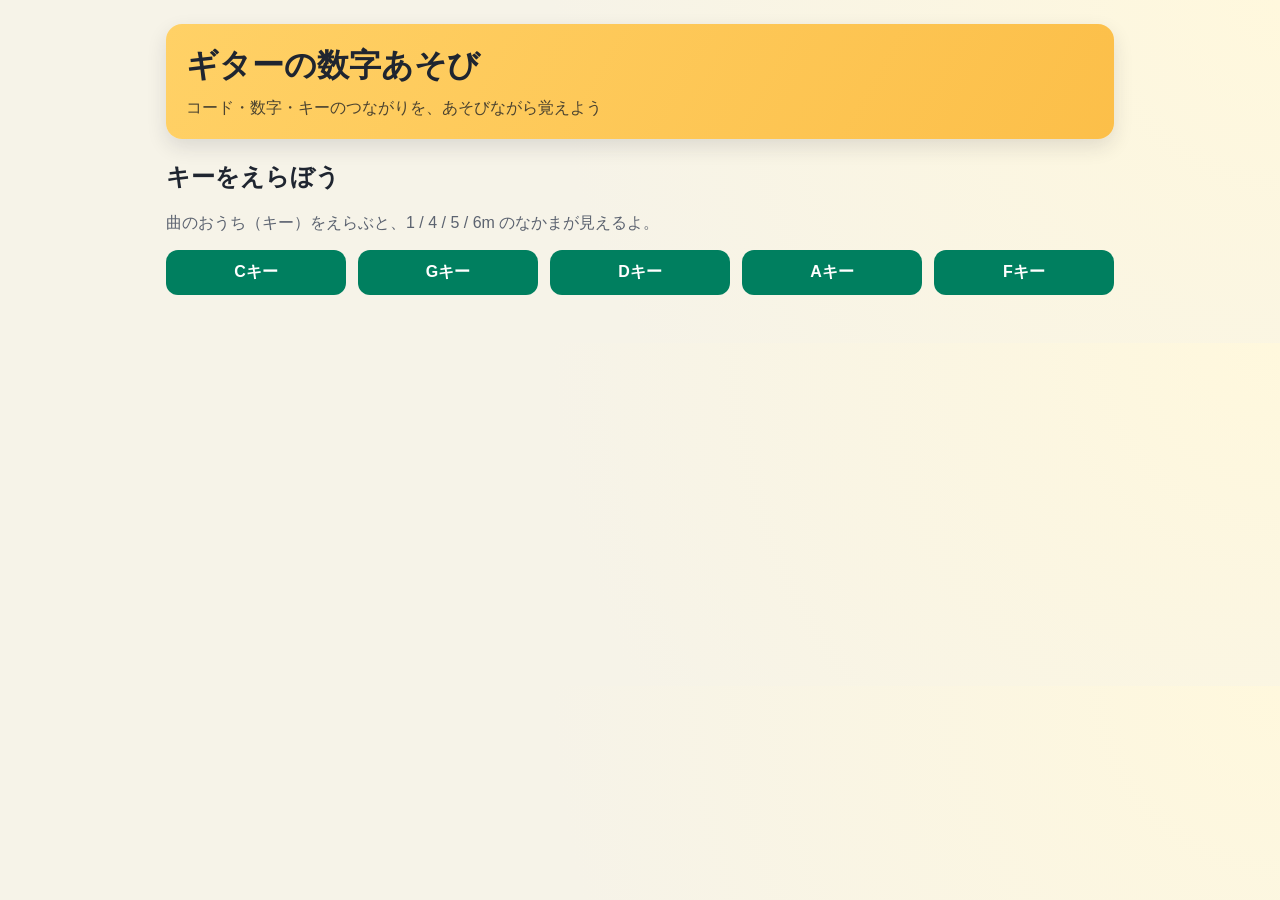
==== index.html @ 862142af "初期設定ファイルとアプリの基本構造を追加" ====
<!doctype html>
<html lang="ja">
  <head>
    <meta charset="UTF-8" />
    <meta name="viewport" content="width=device-width, initial-scale=1.0" />
    <title>ギターの数字あそび</title>
    <link rel="stylesheet" href="./styles.css" />
  </head>
  <body>
    <main class="app-shell">
      <header class="app-header">
        <h1>ギターの数字あそび</h1>
        <p>コード・数字・キーのつながりを、あそびながら覚えよう</p>
      </header>

      <section id="home-screen" class="screen active" aria-labelledby="home-title">
        <h2 id="home-title">キーをえらぼう</h2>
        <p class="lead">曲のおうち（キー）をえらぶと、1 / 4 / 5 / 6m のなかまが見えるよ。</p>
        <div id="key-buttons" class="grid key-grid"></div>
      </section>

      <section id="key-screen" class="screen" aria-labelledby="key-title">
        <div class="screen-top">
          <button id="back-home" class="secondary">← キーえらびにもどる</button>
          <h2 id="key-title"></h2>
        </div>
        <p id="key-subtitle" class="lead"></p>
        <div id="degree-cards" class="grid"></div>
      </section>

      <section id="chord-screen" class="screen" aria-labelledby="chord-title">
        <div class="screen-top">
          <button id="back-key" class="secondary">← キーのカードにもどる</button>
          <h2 id="chord-title"></h2>
        </div>

        <div class="chord-layout">
          <article class="card">
            <h3>このコードの役わり</h3>
            <p id="chord-role"></p>
            <p id="chord-key-context" class="muted"></p>
          </article>

          <article class="card">
            <h3>コードフォーム（オープンコード）</h3>
            <figure class="diagram">
              <img id="chord-form" alt="コードフォーム図" />
            </figure>
            <p id="chord-fingering"></p>
            <p id="chord-tip" class="muted"></p>
          </article>
        </div>
      </section>
    </main>

    <script src="./app.js"></script>
  </body>
</html>
---- styles.css ----
:root {
  --bg: #f6f3e8;
  --card: #fffdf7;
  --ink: #1f2530;
  --muted: #5c6370;
  --primary: #007f5f;
  --primary-dark: #015741;
  --secondary: #f1e7c8;
  --border: #d8ccab;
  --shadow: 0 8px 20px rgba(31, 37, 48, 0.12);
  --radius: 16px;
}

* {
  box-sizing: border-box;
}

body {
  margin: 0;
  font-family: "Hiragino Sans", "Yu Gothic", sans-serif;
  background: radial-gradient(circle at top right, #fff8dd, var(--bg) 55%);
  color: var(--ink);
}

.app-shell {
  max-width: 980px;
  margin: 0 auto;
  padding: 24px 16px 48px;
}

.app-header {
  background: linear-gradient(120deg, #ffd166, #fcbf49);
  padding: 20px;
  border-radius: var(--radius);
  box-shadow: var(--shadow);
}

.app-header h1 {
  margin: 0;
  font-size: clamp(1.6rem, 4vw, 2rem);
}

.app-header p {
  margin: 10px 0 0;
  color: #4b4330;
}

.screen {
  display: none;
  margin-top: 22px;
}

.screen.active {
  display: block;
}

.lead {
  color: var(--muted);
  margin-top: 8px;
}

.grid {
  display: grid;
  gap: 12px;
  margin-top: 16px;
}

.key-grid {
  grid-template-columns: repeat(auto-fit, minmax(110px, 1fr));
}

button {
  border: 0;
  border-radius: 12px;
  padding: 12px 14px;
  font-size: 1rem;
  font-weight: 700;
  color: white;
  background: var(--primary);
  cursor: pointer;
  transition: transform 0.12s ease, background 0.12s ease;
}

button:hover {
  transform: translateY(-1px);
  background: var(--primary-dark);
}

button.secondary {
  background: var(--secondary);
  color: #453e2c;
  font-weight: 600;
}

.screen-top {
  display: flex;
  flex-wrap: wrap;
  align-items: center;
  justify-content: space-between;
  gap: 10px;
}

#degree-cards {
  grid-template-columns: repeat(auto-fit, minmax(180px, 1fr));
}

.card {
  background: var(--card);
  border: 1px solid var(--border);
  border-radius: var(--radius);
  padding: 16px;
  box-shadow: var(--shadow);
}

.degree-button {
  width: 100%;
  text-align: left;
  padding: 0;
  border: 1px solid var(--border);
  border-radius: var(--radius);
  background: var(--card);
  color: var(--ink);
}

.degree-button:hover {
  background: #fff4cf;
}

.degree-content {
  display: block;
  padding: 14px;
}

.degree-title {
  font-size: 1.1rem;
  font-weight: 800;
}

.degree-chord {
  margin-top: 4px;
  font-size: 1.3rem;
  color: var(--primary-dark);
  font-weight: 800;
}

.degree-desc {
  margin-top: 8px;
  color: var(--muted);
  font-size: 0.95rem;
}

.chord-layout {
  display: grid;
  gap: 16px;
  margin-top: 14px;
}

.diagram {
  margin: 8px 0 12px;
  padding: 10px;
  background: #f8f2dc;
  border-radius: 10px;
  border: 1px solid var(--border);
  overflow: auto;
}

.diagram img {
  display: block;
  width: min(100%, 280px);
  margin: 0 auto;
}

.muted {
  color: var(--muted);
}

@media (min-width: 740px) {
  .chord-layout {
    grid-template-columns: 1fr 1.1fr;
  }
}
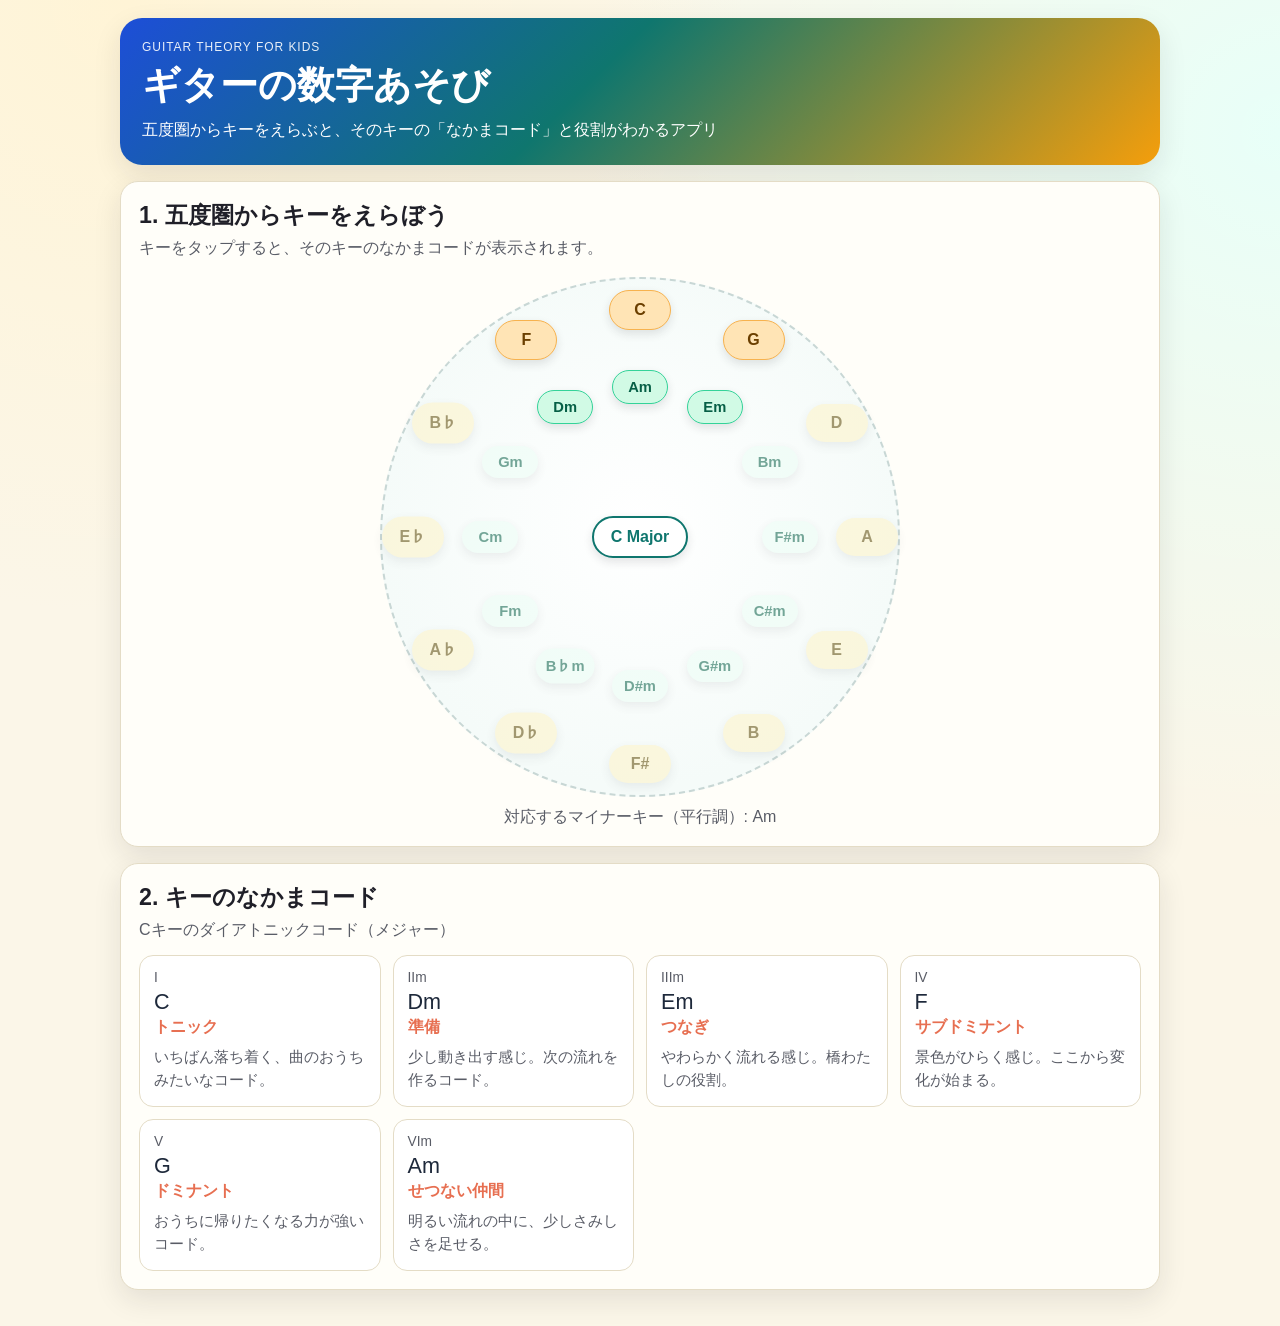
==== commit 820b3af5: "Refactor guitar chord application to enhance user experience and visual design - Replaced degree des" ====
--- a/index.html
+++ b/index.html
@@ -3,53 +3,38 @@
   <head>
     <meta charset="UTF-8" />
     <meta name="viewport" content="width=device-width, initial-scale=1.0" />
-    <title>ギターの数字あそび</title>
+    <title>ギターの数字あそび | 五度圏で学ぶダイアトニックコード</title>
     <link rel="stylesheet" href="./styles.css" />
   </head>
   <body>
     <main class="app-shell">
-      <header class="app-header">
+      <header class="hero">
+        <p class="eyebrow">Guitar Theory for Kids</p>
         <h1>ギターの数字あそび</h1>
-        <p>コード・数字・キーのつながりを、あそびながら覚えよう</p>
+        <p class="hero-copy">五度圏からキーをえらぶと、そのキーの「なかまコード」と役割がわかるアプリ</p>
       </header>
 
-      <section id="home-screen" class="screen active" aria-labelledby="home-title">
-        <h2 id="home-title">キーをえらぼう</h2>
-        <p class="lead">曲のおうち（キー）をえらぶと、1 / 4 / 5 / 6m のなかまが見えるよ。</p>
-        <div id="key-buttons" class="grid key-grid"></div>
+      <section class="panel" aria-labelledby="home-title">
+        <div class="panel-header">
+          <h2 id="home-title">1. 五度圏からキーをえらぼう</h2>
+          <p>キーをタップすると、そのキーのなかまコードが表示されます。</p>
+        </div>
+
+        <div class="circle-wrap" role="group" aria-label="五度圏キー選択">
+          <div class="circle-note center-note" id="selected-key-chip" aria-live="polite">C</div>
+          <div id="circle-notes-layer"></div>
+        </div>
+
+        <p id="parallel-minor" class="parallel-minor" aria-live="polite"></p>
       </section>
 
-      <section id="key-screen" class="screen" aria-labelledby="key-title">
-        <div class="screen-top">
-          <button id="back-home" class="secondary">← キーえらびにもどる</button>
-          <h2 id="key-title"></h2>
-        </div>
-        <p id="key-subtitle" class="lead"></p>
-        <div id="degree-cards" class="grid"></div>
-      </section>
-
-      <section id="chord-screen" class="screen" aria-labelledby="chord-title">
-        <div class="screen-top">
-          <button id="back-key" class="secondary">← キーのカードにもどる</button>
-          <h2 id="chord-title"></h2>
+      <section class="panel" aria-labelledby="key-detail-title">
+        <div class="panel-header">
+          <h2 id="key-detail-title">2. キーのなかまコード</h2>
+          <p id="key-description">キーを選ぶと、ここにダイアトニックコードが表示されます。</p>
         </div>
 
-        <div class="chord-layout">
-          <article class="card">
-            <h3>このコードの役わり</h3>
-            <p id="chord-role"></p>
-            <p id="chord-key-context" class="muted"></p>
-          </article>
-
-          <article class="card">
-            <h3>コードフォーム（オープンコード）</h3>
-            <figure class="diagram">
-              <img id="chord-form" alt="コードフォーム図" />
-            </figure>
-            <p id="chord-fingering"></p>
-            <p id="chord-tip" class="muted"></p>
-          </article>
-        </div>
+        <div id="diatonic-grid" class="diatonic-grid"></div>
       </section>
     </main>
 
--- a/styles.css
+++ b/styles.css
@@ -1,14 +1,14 @@
 :root {
-  --bg: #f6f3e8;
-  --card: #fffdf7;
-  --ink: #1f2530;
-  --muted: #5c6370;
-  --primary: #007f5f;
-  --primary-dark: #015741;
-  --secondary: #f1e7c8;
-  --border: #d8ccab;
-  --shadow: 0 8px 20px rgba(31, 37, 48, 0.12);
-  --radius: 16px;
+  --bg: #fbf6e8;
+  --paper: #fffef9;
+  --ink: #1f1f28;
+  --muted: #595c66;
+  --line: #e4dcc6;
+  --accent: #0f766e;
+  --accent-2: #f59e0b;
+  --accent-3: #e76f51;
+  --radius: 18px;
+  --shadow: 0 10px 28px rgba(31, 31, 40, 0.1);
 }
 
 * {
@@ -17,165 +17,212 @@
 
 body {
   margin: 0;
-  font-family: "Hiragino Sans", "Yu Gothic", sans-serif;
-  background: radial-gradient(circle at top right, #fff8dd, var(--bg) 55%);
+  min-height: 100vh;
   color: var(--ink);
+  background:
+    radial-gradient(circle at 10% 0%, #fff4d6 0%, transparent 35%),
+    radial-gradient(circle at 100% 10%, #e8fff8 0%, transparent 40%),
+    var(--bg);
+  font-family: "Hiragino Maru Gothic ProN", "YuKyokasho", "Yu Gothic", sans-serif;
 }
 
 .app-shell {
-  max-width: 980px;
+  width: min(1040px, 100% - 24px);
   margin: 0 auto;
-  padding: 24px 16px 48px;
-}
-
-.app-header {
-  background: linear-gradient(120deg, #ffd166, #fcbf49);
-  padding: 20px;
+  padding: 18px 0 36px;
+  display: grid;
+  gap: 16px;
+}
+
+.hero {
+  border-radius: 22px;
+  padding: 22px;
+  color: #fff;
+  background: linear-gradient(135deg, #1d4ed8 0%, #0f766e 45%, #f59e0b 100%);
+  box-shadow: var(--shadow);
+}
+
+.eyebrow {
+  margin: 0;
+  font-size: 0.75rem;
+  letter-spacing: 0.08em;
+  text-transform: uppercase;
+  opacity: 0.9;
+}
+
+.hero h1 {
+  margin: 6px 0;
+  font-size: clamp(1.7rem, 4vw, 2.4rem);
+}
+
+.hero-copy {
+  margin: 0;
+  line-height: 1.6;
+}
+
+.panel {
+  background: var(--paper);
+  border: 1px solid var(--line);
   border-radius: var(--radius);
+  padding: 18px;
   box-shadow: var(--shadow);
 }
 
-.app-header h1 {
-  margin: 0;
-  font-size: clamp(1.6rem, 4vw, 2rem);
-}
-
-.app-header p {
+.panel-header h2 {
+  margin: 0;
+  font-size: clamp(1.1rem, 2.8vw, 1.45rem);
+}
+
+.panel-header p {
+  margin: 7px 0 0;
+  color: var(--muted);
+}
+
+.circle-wrap {
+  --orbit-major: 44%;
+  --orbit-minor: 29%;
+  margin: 18px auto 8px;
+  width: min(92vw, 520px);
+  aspect-ratio: 1 / 1;
+  border-radius: 50%;
+  border: 2px dashed #c8d7d5;
+  position: relative;
+  display: grid;
+  place-items: center;
+  background: radial-gradient(circle at 50% 48%, #ffffff, #f5fbf9 70%);
+}
+
+.circle-note {
+  position: absolute;
+  left: calc(50% + (var(--x, 0) * var(--orbit-major)));
+  top: calc(50% + (var(--y, 0) * var(--orbit-major)));
+  transform: translate(-50%, -50%);
+  border: 0;
+  border-radius: 999px;
+  min-width: 62px;
+  padding: 10px 14px;
+  background: #fef3c7;
+  color: #5d4700;
+  font-size: 1rem;
+  font-weight: 700;
+  cursor: pointer;
+  transition: transform 0.15s ease, box-shadow 0.15s ease, background 0.15s ease;
+  box-shadow: 0 4px 10px rgba(31, 31, 40, 0.12);
+}
+
+.circle-note.minor {
+  left: calc(50% + (var(--x, 0) * var(--orbit-minor)));
+  top: calc(50% + (var(--y, 0) * var(--orbit-minor)));
+  background: #ecfdf5;
+  color: #065f46;
+  min-width: 56px;
+  padding: 8px 10px;
+  font-size: 0.92rem;
+}
+
+.circle-note:hover,
+.circle-note:focus-visible {
+  background: #fcd34d;
+  transform: translate(-50%, -50%) scale(1.04);
+  outline: none;
+}
+
+.circle-note.is-active {
+  background: var(--accent);
+  color: #fff;
+}
+
+.circle-note.is-related {
+  background: #ffe4b5;
+  color: #6b3f00;
+  border: 1px solid #f7b24e;
+}
+
+.circle-note.minor.is-related {
+  background: #d1fae5;
+  color: #065f46;
+  border: 1px solid #34d399;
+}
+
+.circle-note.is-muted {
+  opacity: 0.55;
+}
+
+.center-note {
+  position: absolute;
+  inset: auto;
+  transform: none;
+  cursor: default;
+  background: #fff;
+  color: var(--accent);
+  border: 2px solid var(--accent);
+  min-width: 96px;
+  text-align: center;
+  pointer-events: none;
+}
+
+.parallel-minor {
   margin: 10px 0 0;
-  color: #4b4330;
-}
-
-.screen {
-  display: none;
-  margin-top: 22px;
-}
-
-.screen.active {
-  display: block;
-}
-
-.lead {
-  color: var(--muted);
-  margin-top: 8px;
-}
-
-.grid {
+  text-align: center;
+  color: var(--muted);
+}
+
+.diatonic-grid {
+  margin-top: 14px;
   display: grid;
   gap: 12px;
-  margin-top: 16px;
-}
-
-.key-grid {
-  grid-template-columns: repeat(auto-fit, minmax(110px, 1fr));
-}
-
-button {
-  border: 0;
-  border-radius: 12px;
-  padding: 12px 14px;
-  font-size: 1rem;
+  grid-template-columns: repeat(auto-fit, minmax(210px, 1fr));
+}
+
+.chord-card {
+  border: 1px solid var(--line);
+  border-radius: 14px;
+  padding: 14px;
+  background: #fff;
+  text-align: left;
+}
+
+.chord-card .degree {
+  margin: 0;
+  font-size: 0.86rem;
+  color: var(--muted);
+}
+
+.chord-card .chord {
+  margin: 4px 0 2px;
+  font-size: 1.35rem;
+  color: #1e293b;
+}
+
+.chord-card .role {
+  margin: 0;
+  color: var(--accent-3);
   font-weight: 700;
-  color: white;
-  background: var(--primary);
-  cursor: pointer;
-  transition: transform 0.12s ease, background 0.12s ease;
-}
-
-button:hover {
-  transform: translateY(-1px);
-  background: var(--primary-dark);
-}
-
-button.secondary {
-  background: var(--secondary);
-  color: #453e2c;
-  font-weight: 600;
-}
-
-.screen-top {
-  display: flex;
-  flex-wrap: wrap;
-  align-items: center;
-  justify-content: space-between;
-  gap: 10px;
-}
-
-#degree-cards {
-  grid-template-columns: repeat(auto-fit, minmax(180px, 1fr));
-}
-
-.card {
-  background: var(--card);
-  border: 1px solid var(--border);
-  border-radius: var(--radius);
-  padding: 16px;
-  box-shadow: var(--shadow);
-}
-
-.degree-button {
-  width: 100%;
-  text-align: left;
-  padding: 0;
-  border: 1px solid var(--border);
-  border-radius: var(--radius);
-  background: var(--card);
-  color: var(--ink);
-}
-
-.degree-button:hover {
-  background: #fff4cf;
-}
-
-.degree-content {
-  display: block;
-  padding: 14px;
-}
-
-.degree-title {
-  font-size: 1.1rem;
-  font-weight: 800;
-}
-
-.degree-chord {
-  margin-top: 4px;
-  font-size: 1.3rem;
-  color: var(--primary-dark);
-  font-weight: 800;
-}
-
-.degree-desc {
-  margin-top: 8px;
-  color: var(--muted);
-  font-size: 0.95rem;
-}
-
-.chord-layout {
-  display: grid;
-  gap: 16px;
-  margin-top: 14px;
-}
-
-.diagram {
-  margin: 8px 0 12px;
-  padding: 10px;
-  background: #f8f2dc;
-  border-radius: 10px;
-  border: 1px solid var(--border);
-  overflow: auto;
-}
-
-.diagram img {
-  display: block;
-  width: min(100%, 280px);
-  margin: 0 auto;
-}
-
-.muted {
-  color: var(--muted);
-}
-
-@media (min-width: 740px) {
-  .chord-layout {
-    grid-template-columns: 1fr 1.1fr;
-  }
-}
+}
+
+.chord-card .desc {
+  margin: 8px 0 0;
+  color: var(--muted);
+  line-height: 1.55;
+  font-size: 0.93rem;
+}
+
+@media (max-width: 680px) {
+  .app-shell {
+    width: calc(100% - 16px);
+    padding-top: 12px;
+  }
+
+  .panel {
+    padding: 14px;
+  }
+
+  .circle-note {
+    min-width: 56px;
+    padding: 9px 10px;
+  }
+
+  .center-note {
+    min-width: 84px;
+  }
+}
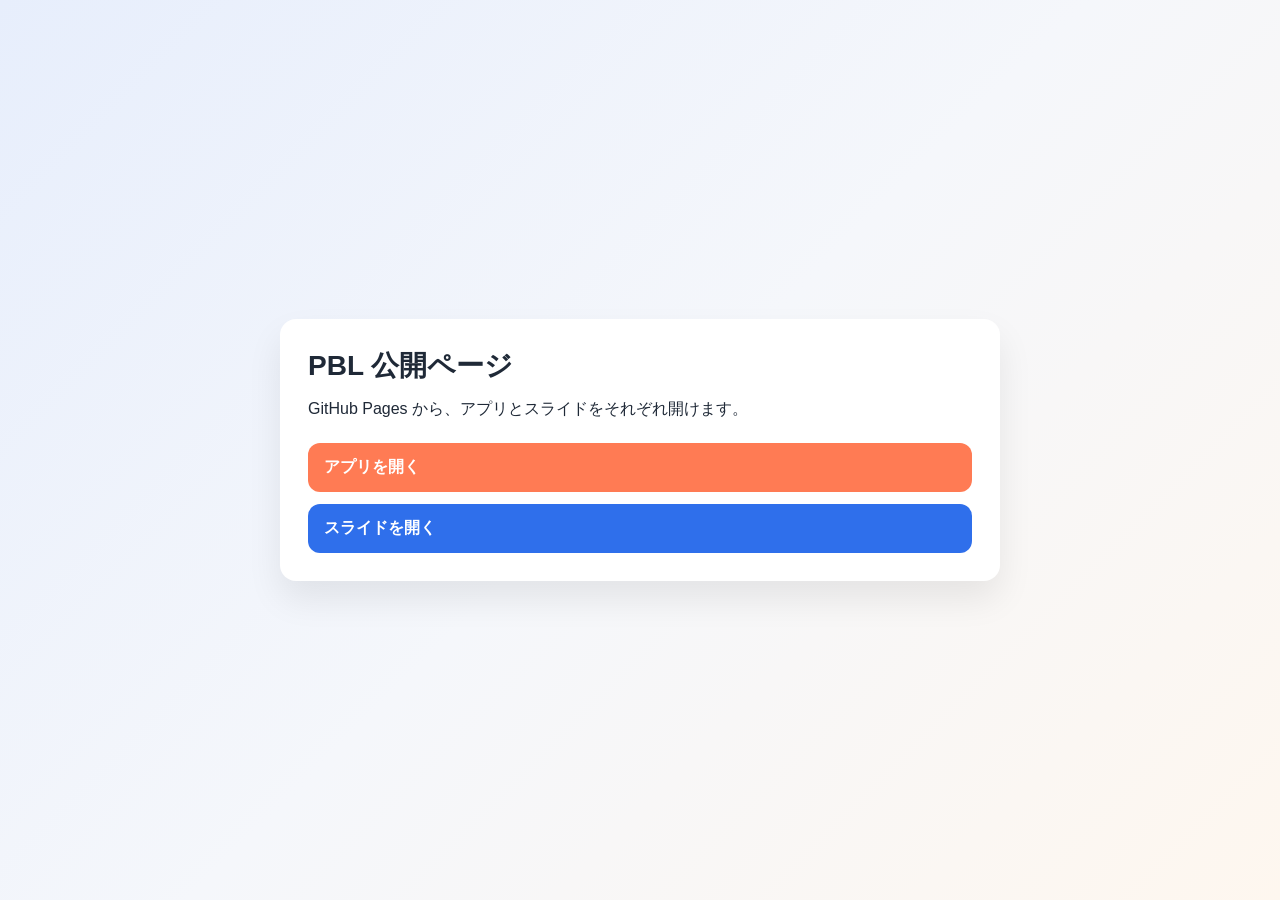
==== commit e0e5de0a: "新しいHTMLファイルを追加し、アプリとスライドへのリンクを設定" ====
--- a/index.html
+++ b/index.html
@@ -3,41 +3,55 @@
   <head>
     <meta charset="UTF-8" />
     <meta name="viewport" content="width=device-width, initial-scale=1.0" />
-    <title>ギターの数字あそび | 五度圏で学ぶダイアトニックコード</title>
-    <link rel="stylesheet" href="./styles.css" />
+    <title>PBL 公開ページ</title>
+    <style>
+      :root {
+        --bg: #f5f7fb;
+        --card: #ffffff;
+        --text: #1f2937;
+        --accent: #ff7b54;
+      }
+      * { box-sizing: border-box; }
+      body {
+        margin: 0;
+        min-height: 100vh;
+        display: grid;
+        place-items: center;
+        font-family: "Hiragino Kaku Gothic ProN", "Yu Gothic", sans-serif;
+        background: linear-gradient(135deg, #e7eefc 0%, var(--bg) 50%, #fef7ef 100%);
+        color: var(--text);
+        padding: 24px;
+      }
+      .wrap {
+        width: min(720px, 100%);
+        background: var(--card);
+        border-radius: 16px;
+        padding: 28px;
+        box-shadow: 0 18px 35px rgba(0, 0, 0, 0.08);
+      }
+      h1 { margin: 0 0 10px; font-size: 28px; }
+      p { margin: 0 0 20px; line-height: 1.7; }
+      .links { display: grid; gap: 12px; }
+      a {
+        display: block;
+        text-decoration: none;
+        color: #fff;
+        background: var(--accent);
+        padding: 14px 16px;
+        border-radius: 12px;
+        font-weight: 700;
+      }
+      a:nth-child(2) { background: #2f6feb; }
+    </style>
   </head>
   <body>
-    <main class="app-shell">
-      <header class="hero">
-        <p class="eyebrow">Guitar Theory for Kids</p>
-        <h1>ギターの数字あそび</h1>
-        <p class="hero-copy">五度圏からキーをえらぶと、そのキーの「なかまコード」と役割がわかるアプリ</p>
-      </header>
-
-      <section class="panel" aria-labelledby="home-title">
-        <div class="panel-header">
-          <h2 id="home-title">1. 五度圏からキーをえらぼう</h2>
-          <p>キーをタップすると、そのキーのなかまコードが表示されます。</p>
-        </div>
-
-        <div class="circle-wrap" role="group" aria-label="五度圏キー選択">
-          <div class="circle-note center-note" id="selected-key-chip" aria-live="polite">C</div>
-          <div id="circle-notes-layer"></div>
-        </div>
-
-        <p id="parallel-minor" class="parallel-minor" aria-live="polite"></p>
-      </section>
-
-      <section class="panel" aria-labelledby="key-detail-title">
-        <div class="panel-header">
-          <h2 id="key-detail-title">2. キーのなかまコード</h2>
-          <p id="key-description">キーを選ぶと、ここにダイアトニックコードが表示されます。</p>
-        </div>
-
-        <div id="diatonic-grid" class="diatonic-grid"></div>
-      </section>
+    <main class="wrap">
+      <h1>PBL 公開ページ</h1>
+      <p>GitHub Pages から、アプリとスライドをそれぞれ開けます。</p>
+      <div class="links">
+        <a href="./app/">アプリを開く</a>
+        <a href="./slides/">スライドを開く</a>
+      </div>
     </main>
-
-    <script src="./app.js"></script>
   </body>
 </html>
